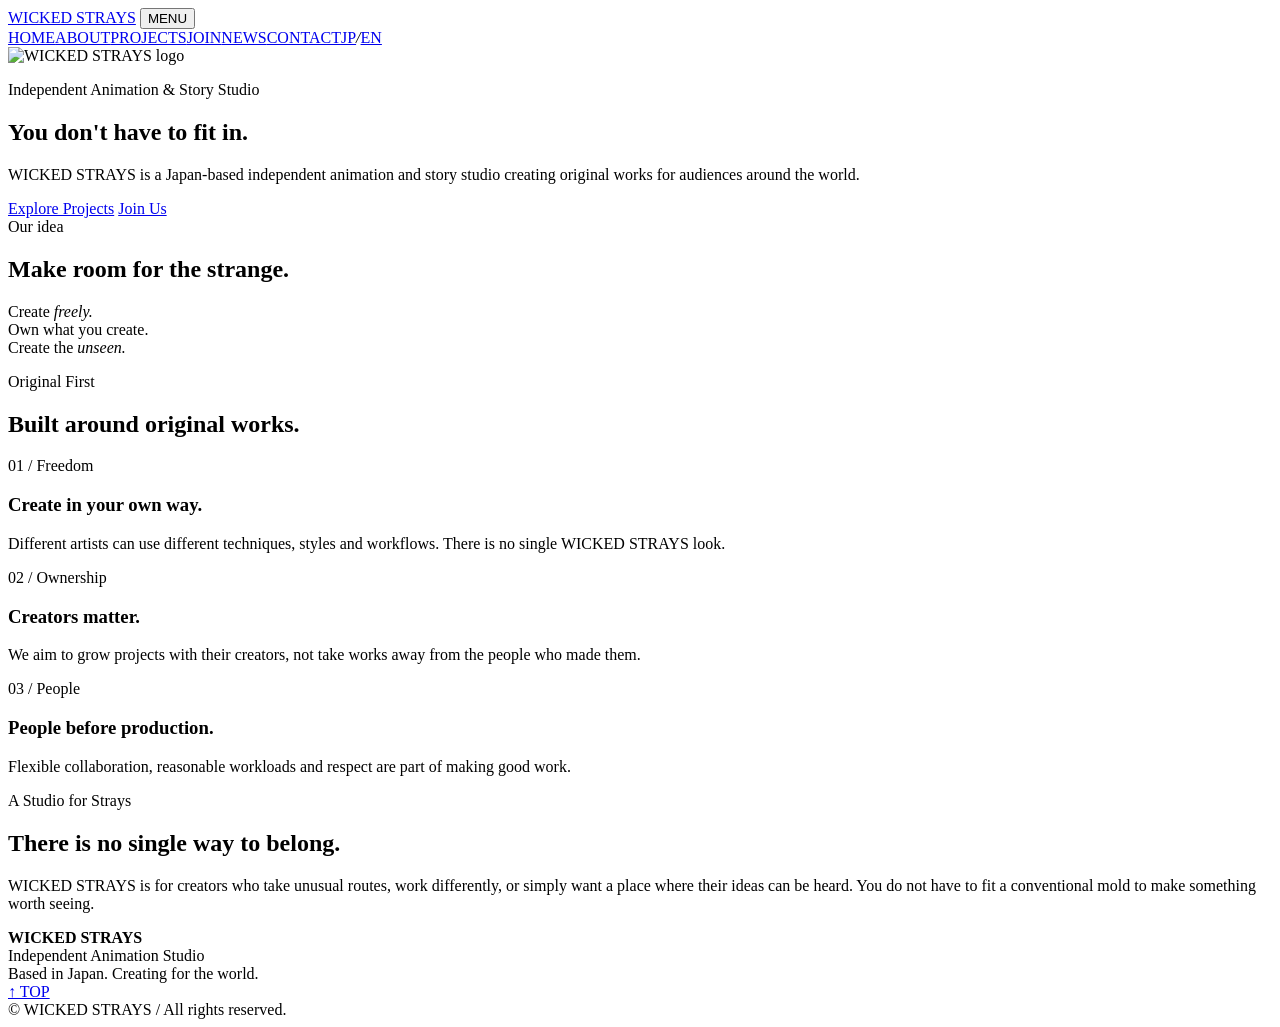
==== index.html @ 0ac3a8a0 "Add files via upload" ====
<!doctype html>
<html lang="en">
<head>
<meta charset="utf-8">
<meta name="viewport" content="width=device-width,initial-scale=1">
<title>WICKED STRAYS — WICKED STRAYS</title>
<meta name="description" content="Independent Animation &amp; Story Studio">
<link rel="stylesheet" href="css/style.css">
</head>
<body>
<header class="site-header">
<nav class="nav">
<a class="nav-logo" href="index.html">WICKED STRAYS</a>
<button class="mobile-toggle" aria-expanded="false" aria-label="Open menu">MENU</button>
<div class="nav-links"><a class="active" href="index.html">HOME</a><a class="" href="about.html">ABOUT</a><a class="" href="projects.html">PROJECTS</a><a class="" href="join.html">JOIN</a><a class="" href="news.html">NEWS</a><a class="" href="contact.html">CONTACT</a><span class="lang"><a href="jp/index.html">JP</a><i>/</i><a class="active" href="index.html">EN</a></span></div>
</nav>
</header>
<main>
<section class="hero">
  <div class="hero-inner">
    <img class="hero-logo" src="images/logo.png" alt="WICKED STRAYS logo">
    <p class="kicker">Independent Animation &amp; Story Studio</p>
    <h1>You don't have to <span>fit in.</span></h1>
    <p>WICKED STRAYS is a Japan-based independent animation and story studio creating original works for audiences around the world.</p>
    <div class="cta-row">
      <a class="button primary" href="projects.html">Explore Projects</a>
      <a class="button" href="join.html">Join Us</a>
    </div>
  </div>
</section>
<section class="section">
  <div class="section-head"><div><div class="eyebrow">Our idea</div><h2>Make room for the strange.</h2></div></div>
  <p class="manifesto">Create <em>freely.</em><br>Own what you create.<br>Create the <em>unseen.</em></p>
</section>
<section class="section">
  <div class="section-head"><div><div class="eyebrow">Original First</div><h2>Built around original works.</h2></div></div>
  <div class="grid">
    <article class="card"><span class="tag">01 / Freedom</span><h3>Create in your own way.</h3><p>Different artists can use different techniques, styles and workflows. There is no single WICKED STRAYS look.</p></article>
    <article class="card"><span class="tag">02 / Ownership</span><h3>Creators matter.</h3><p>We aim to grow projects with their creators, not take works away from the people who made them.</p></article>
    <article class="card"><span class="tag">03 / People</span><h3>People before production.</h3><p>Flexible collaboration, reasonable workloads and respect are part of making good work.</p></article>
  </div>
</section>
<section class="section">
  <div class="section-head"><div><div class="eyebrow">A Studio for Strays</div><h2>There is no single way to belong.</h2></div></div>
  <p class="lead">WICKED STRAYS is for creators who take unusual routes, work differently, or simply want a place where their ideas can be heard. You do not have to fit a conventional mold to make something worth seeing.</p>
</section>
</main>
<footer class="footer"><div class="footer-inner"><div><strong>WICKED STRAYS</strong><br>Independent Animation Studio<br>Based in Japan. Creating for the world.</div><div><a class="backtop" href="#">↑ TOP</a><br>© WICKED STRAYS / All rights reserved.</div></div></footer>
<script src="js/script.js"></script>
</body>
</html>
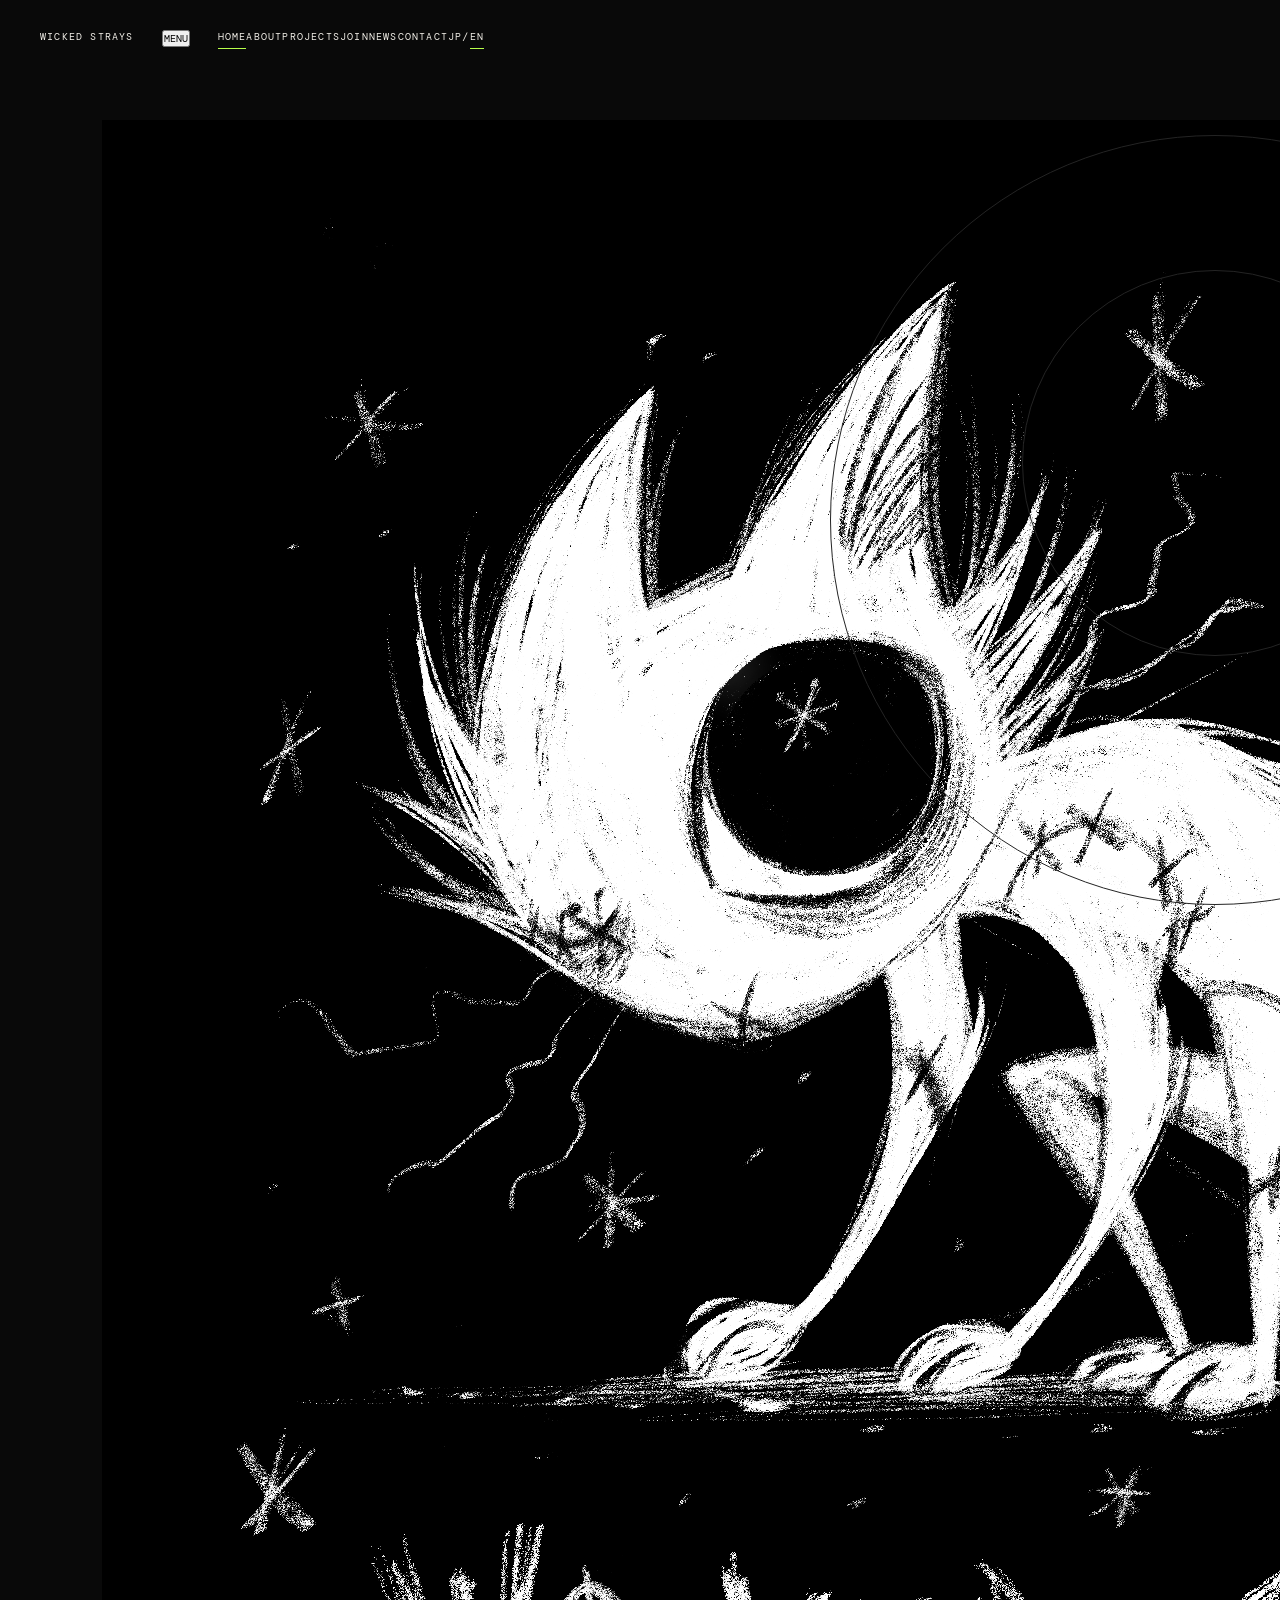
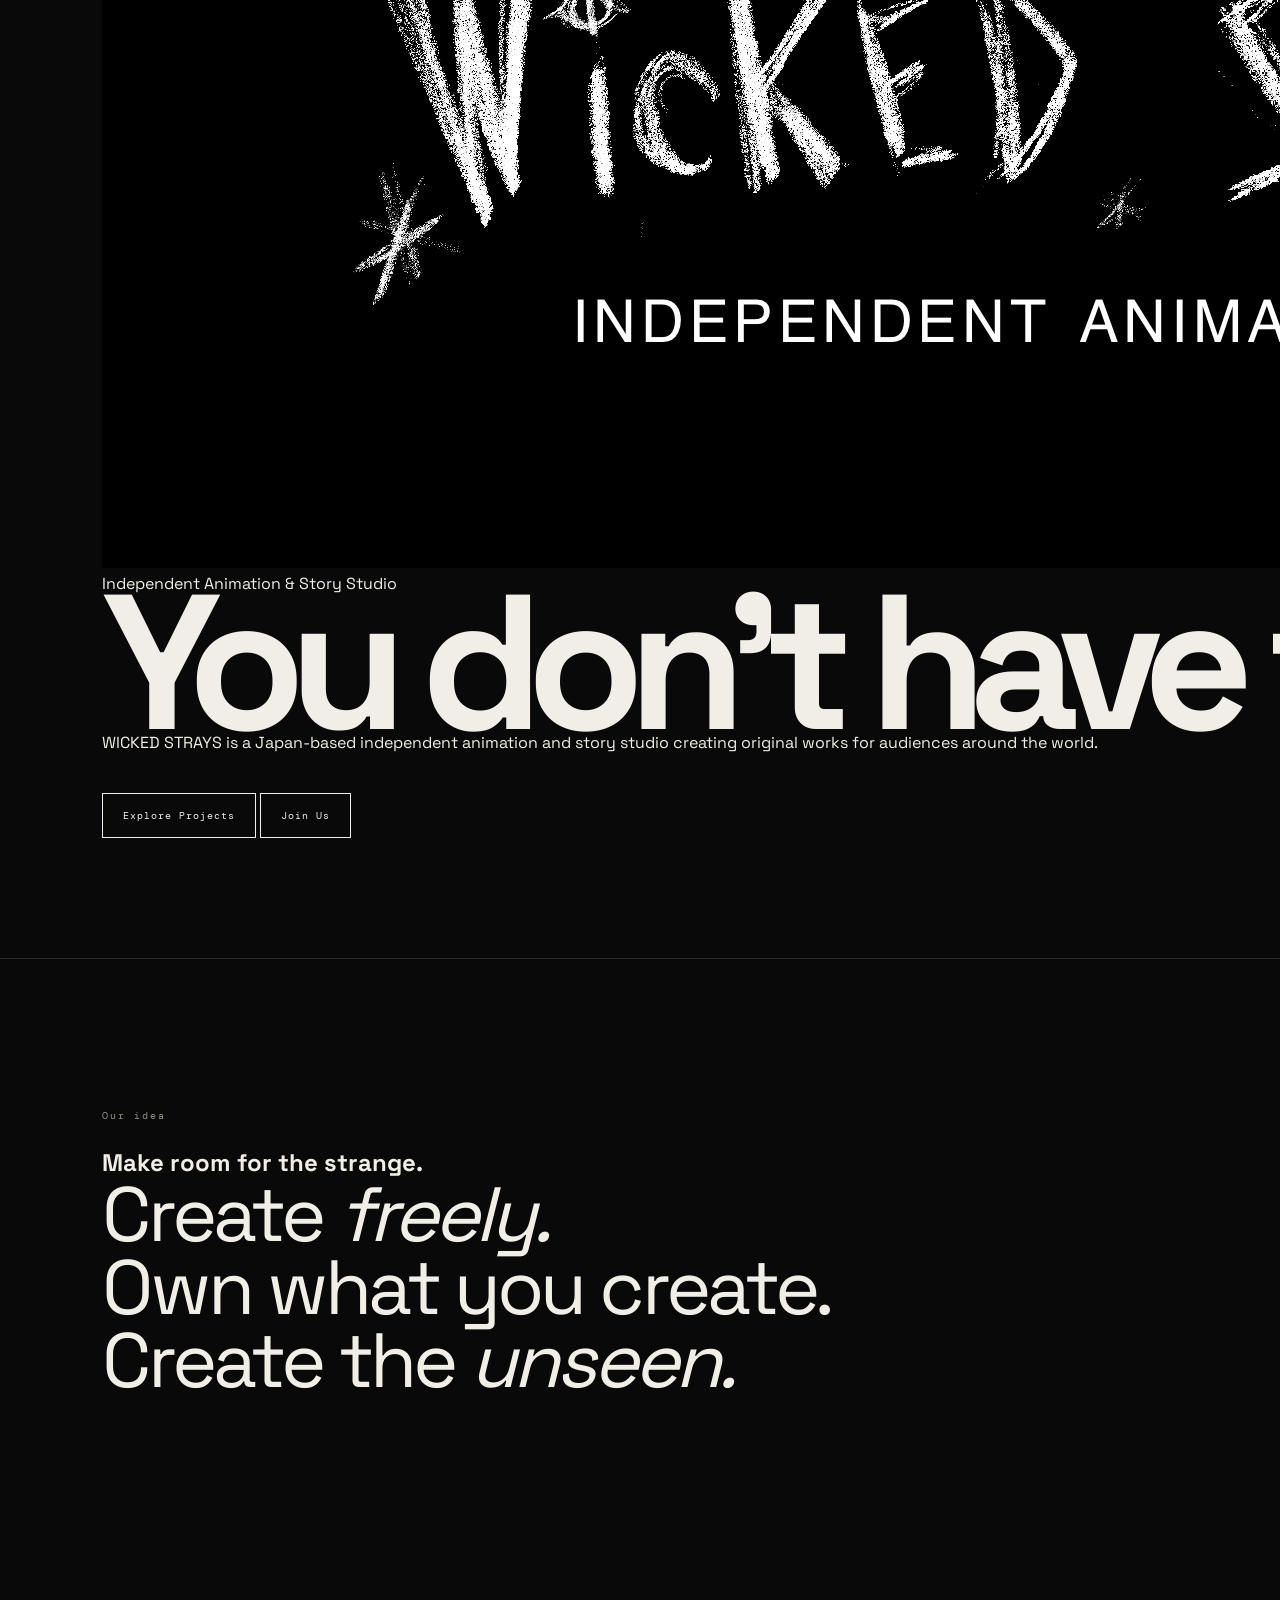
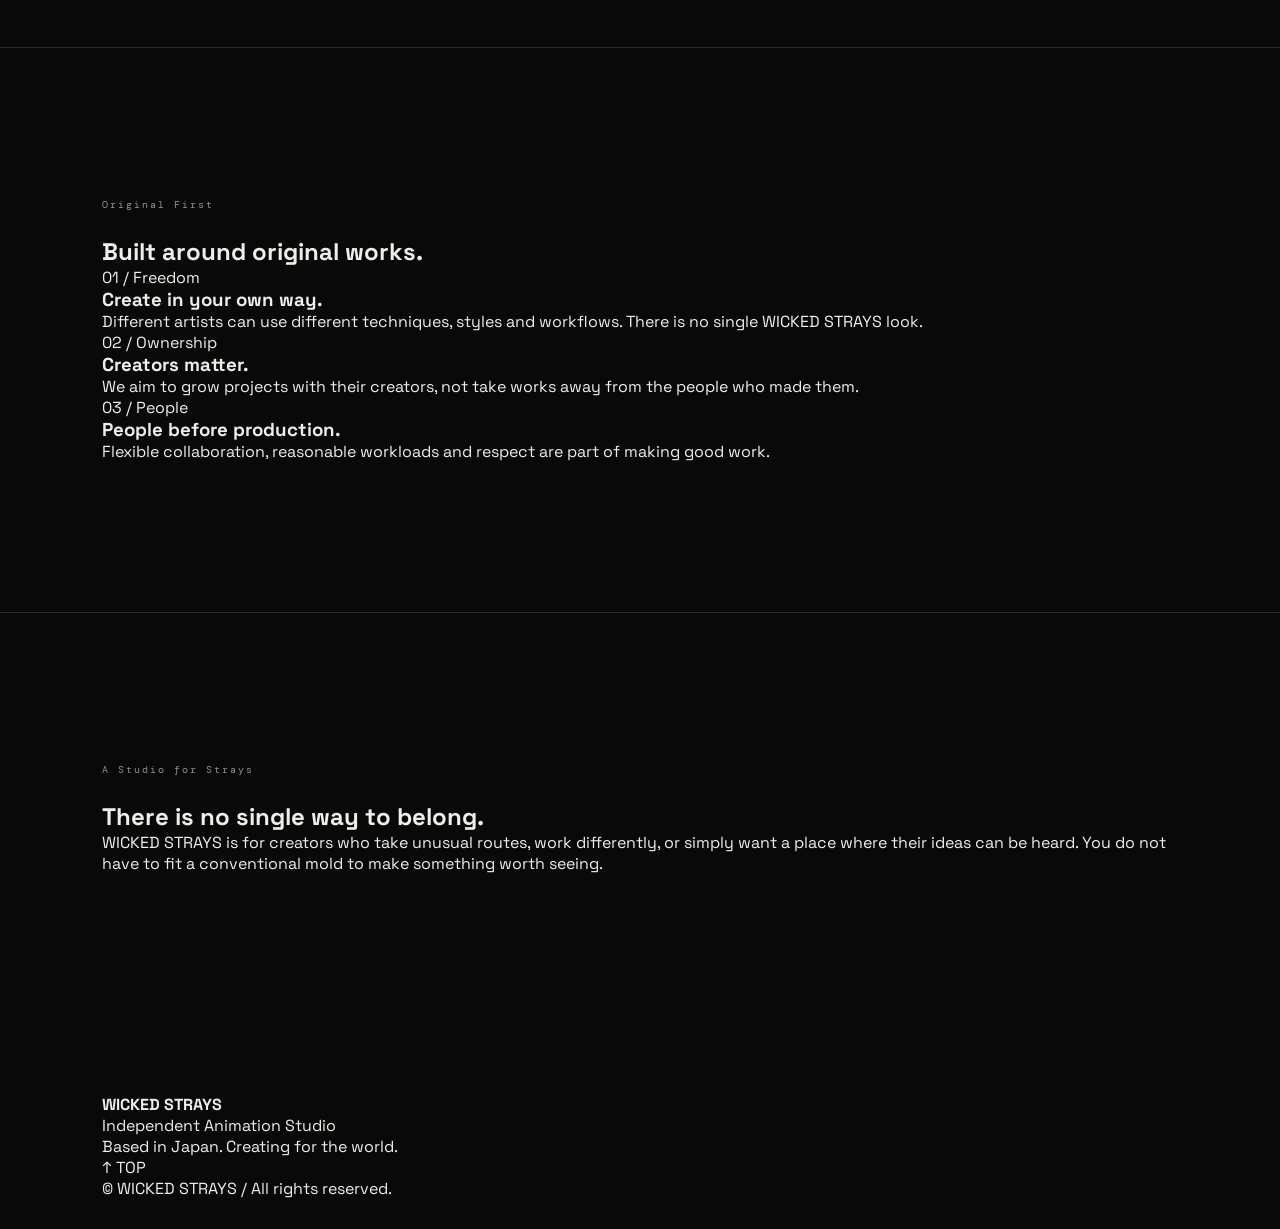
==== commit 2458e48b: "Fix logo image filename case sensitivity" ====
--- a/index.html
+++ b/index.html
@@ -18,7 +18,7 @@
 <main>
 <section class="hero">
   <div class="hero-inner">
-    <img class="hero-logo" src="images/logo.png" alt="WICKED STRAYS logo">
+    <img class="hero-logo" src="images/logo.PNG" alt="WICKED STRAYS logo">
     <p class="kicker">Independent Animation &amp; Story Studio</p>
     <h1>You don't have to <span>fit in.</span></h1>
     <p>WICKED STRAYS is a Japan-based independent animation and story studio creating original works for audiences around the world.</p>
@@ -48,4 +48,4 @@
 <footer class="footer"><div class="footer-inner"><div><strong>WICKED STRAYS</strong><br>Independent Animation Studio<br>Based in Japan. Creating for the world.</div><div><a class="backtop" href="#">↑ TOP</a><br>© WICKED STRAYS / All rights reserved.</div></div></footer>
 <script src="js/script.js"></script>
 </body>
-</html>+</html>
--- a/css/style.css
+++ b/css/style.css
@@ -0,0 +1,45 @@
+@import url('https://fonts.googleapis.com/css2?family=DM+Mono:wght@300;400;500&family=Space+Grotesk:wght@300;400;500;600;700&display=swap');
+
+:root{--black:#090909;--black2:#0e0e0e;--white:#f1eee7;--gray:#96928a;--line:#292929;--accent:#b7ff4a;--sans:"Space Grotesk",sans-serif;--mono:"DM Mono",monospace;--serif:Georgia,serif}
+*{margin:0;padding:0;box-sizing:border-box}
+html{scroll-behavior:smooth}
+body{background:var(--black);color:var(--white);font-family:var(--sans);overflow-x:hidden}
+a{color:inherit;text-decoration:none}
+button{font:inherit}
+::selection{background:var(--accent);color:var(--black)}
+.loader{position:fixed;inset:0;background:var(--black);z-index:9999;display:grid;place-items:center;animation:loader-out .9s ease 1.1s forwards}
+.loader span{font:10px var(--mono);letter-spacing:.3em;animation:blink .6s infinite alternate}
+@keyframes blink{to{opacity:.25}}@keyframes loader-out{to{opacity:0;visibility:hidden;pointer-events:none}}
+.site-header{position:absolute;top:0;left:0;width:100%;padding:30px 40px;display:flex;align-items:flex-start;justify-content:space-between;z-index:100}
+.logo{font-weight:700;font-size:15px;line-height:.82;letter-spacing:-.06em}.logo span{color:var(--accent)}
+.nav{display:flex;gap:28px;font:10px var(--mono);letter-spacing:.12em}.nav a{position:relative}.nav a:after{content:"";position:absolute;left:0;bottom:-6px;width:0;height:1px;background:var(--accent);transition:.25s}.nav a:hover:after,.nav a.active:after{width:100%}
+.menu-toggle{display:none;background:none;border:0;color:var(--white);width:28px}.menu-toggle span{display:block;height:1px;background:var(--white);margin:6px 0}
+.hero{min-height:100vh;position:relative;display:flex;align-items:center;padding:120px 8vw;overflow:hidden}.hero:before,.hero:after{content:"";position:absolute;border:1px solid #242424;border-radius:50%;pointer-events:none}.hero:before{width:60vw;height:60vw;right:-25vw;top:15vh}.hero:after{width:30vw;height:30vw;right:-10vw;top:30vh}
+.hero-content{position:relative;z-index:2}.eyebrow{font:10px var(--mono);letter-spacing:.2em;color:var(--gray);margin-bottom:25px}.hero h1{font-size:clamp(80px,15vw,220px);line-height:.72;letter-spacing:-.09em}.hero h1 em,.page-hero h1 em{font-style:normal;color:transparent;-webkit-text-stroke:1px var(--white)}
+.tagline{margin-top:65px;font:italic clamp(22px,3vw,42px) var(--serif)}.button{display:inline-flex;gap:35px;align-items:center;margin-top:40px;padding:15px 20px;border:1px solid var(--white);font:10px var(--mono);letter-spacing:.1em;transition:.3s}.button:hover{background:var(--accent);border-color:var(--accent);color:var(--black)}.button.outline{background:transparent}.button.outline:hover{background:var(--white);border-color:var(--white)}
+.vertical-note,.scroll-note{position:absolute;bottom:40px;color:var(--gray);font:9px var(--mono);letter-spacing:.15em}.vertical-note{right:40px;writing-mode:vertical-rl}.scroll-note{left:40px}
+.section{padding:150px 8vw;border-top:1px solid var(--line)}.section.dark{background:var(--black2)}.section-index{font:10px var(--mono);letter-spacing:.2em;color:var(--gray);margin-bottom:80px}
+.split-content{display:grid;grid-template-columns:1fr 1fr;gap:10vw}.split h2,.section-heading h2,.join-home h2{font-size:clamp(55px,8vw,120px);line-height:.82;letter-spacing:-.07em}.split h2 span,.section-heading h2 span,.join-home h2 span{color:var(--accent)}
+.copy{max-width:600px}.copy.wide{max-width:850px}.copy p{color:var(--gray);line-height:1.8;margin-bottom:30px}.copy .lead{color:var(--white);font-size:22px;line-height:1.5}.text-link{display:inline-block;margin-top:15px;border-bottom:1px solid var(--white);padding-bottom:8px;font:10px var(--mono);letter-spacing:.1em}
+.manifesto{font-size:clamp(35px,6vw,90px);line-height:.95;letter-spacing:-.05em;margin-bottom:100px}.manifesto p:nth-child(2){margin-left:10vw}.manifesto p:nth-child(3){margin-left:20vw}.manifesto span{color:var(--accent)}
+.principles,.values,.member-types,.faq-grid{display:grid;grid-template-columns:repeat(4,1fr);gap:30px}.principles article,.values article,.member-types article{border-top:1px solid var(--line);padding-top:20px}.principles small,.member-types small,.values b{font:10px var(--mono);color:var(--gray)}.principles h3,.values h3,.member-types h3{margin:50px 0 20px;font-size:15px;letter-spacing:.1em}.principles p,.values p,.member-types p,.faq-grid p{color:var(--gray);font-size:13px;line-height:1.7}
+.section-heading{display:flex;align-items:flex-end;justify-content:space-between;margin-bottom:100px}.section-heading>p{width:300px;color:var(--gray);line-height:1.7}
+.project-card{min-height:300px;border:1px solid var(--line);padding:40px;display:grid;grid-template-columns:100px 1fr 50px;align-items:center;transition:.35s}.project-card:hover{background:#111;border-color:var(--accent)}.project-card small,.project-info small{font:10px var(--mono);letter-spacing:.15em;color:var(--gray)}.project-card h3{font-size:40px;margin:20px 0}.project-card p,.project-info p{color:var(--gray)}.project-card strong{font-size:30px}
+.join-home{min-height:90vh;display:flex;align-items:center}.join-home-content{max-width:850px}.join-home-content>p{max-width:500px;margin-top:40px;color:var(--gray);line-height:1.8}
+.empty-state{padding:50px 0;border-top:1px solid var(--line);border-bottom:1px solid var(--line)}.empty-state small{font:10px var(--mono);letter-spacing:.15em}.empty-state p{margin-top:15px;color:var(--gray)}
+.contact-band{padding:150px 8vw;background:var(--accent);color:var(--black)}.contact-band>p{font:11px var(--mono);letter-spacing:.2em}.contact-band h2{margin:30px 0;font-size:clamp(70px,12vw,180px);line-height:.78;letter-spacing:-.08em}.contact-band>a{border-bottom:1px solid var(--black);padding-bottom:8px;font:11px var(--mono)}
+footer{padding:70px 8vw 30px}.footer-logo{font-size:clamp(40px,7vw,100px);font-weight:700;letter-spacing:-.08em}.footer-meta{margin-top:40px;color:var(--gray);font:9px/2 var(--mono);letter-spacing:.12em}.footer-bottom{margin-top:80px;padding-top:20px;border-top:1px solid var(--line);display:flex;justify-content:space-between;font:9px var(--mono);color:var(--gray)}
+
+.page-hero{min-height:75vh;padding:180px 8vw 100px;display:flex;flex-direction:column;justify-content:flex-end;border-bottom:1px solid var(--line)}.page-hero h1{font-size:clamp(65px,12vw,170px);line-height:.76;letter-spacing:-.08em}.page-intro{max-width:600px;margin-top:55px;color:var(--gray);font-size:18px;line-height:1.6}
+.name-story{max-width:950px}.name-story h2{font-size:clamp(70px,12vw,170px);line-height:.75;letter-spacing:-.08em;margin-bottom:80px}.name-story h2 span{color:var(--accent)}.name-story p{max-width:650px;color:var(--gray);font-size:18px;line-height:1.8;margin-bottom:25px}
+.values{grid-template-columns:repeat(3,1fr);gap:70px 30px}.values h3{margin:25px 0 15px}.quote-section{padding:160px 8vw;text-align:center}.quote-section p{font:italic clamp(35px,6vw,90px) var(--serif);line-height:1}.quote-section .button{margin-top:60px}.dark-quote{background:var(--black2);color:var(--white)}.dark-quote span{display:block;margin-top:25px;color:var(--gray);font:12px var(--mono)}
+.filter-row{display:flex;gap:25px;flex-wrap:wrap;margin-bottom:70px;font:9px var(--mono);letter-spacing:.1em;color:var(--gray)}.filter-row span:first-child{color:var(--accent)}.project-list{display:grid;gap:100px}.project-large{display:grid;grid-template-columns:1.3fr 1fr;gap:60px;align-items:center}.project-image{aspect-ratio:16/10;border:1px solid var(--line);display:grid;place-items:center;transition:.35s}.project-large:hover .project-image{border-color:var(--accent)}.placeholder-image{background:repeating-linear-gradient(135deg,#111,#111 2px,#0d0d0d 2px,#0d0d0d 8px)}.placeholder-image.alt{background:repeating-linear-gradient(45deg,#111,#111 2px,#0d0d0d 2px,#0d0d0d 8px)}.placeholder-image span{font:10px var(--mono);letter-spacing:.2em;color:var(--gray)}.project-info small{display:block}.project-info h2{font-size:clamp(35px,5vw,70px);line-height:.9;letter-spacing:-.06em;margin:25px 0}.project-info b{display:inline-block;margin-top:35px;font:10px var(--mono);letter-spacing:.1em}
+.member-types{grid-template-columns:repeat(3,1fr);margin-top:100px}.member-types h3{margin:25px 0 15px}.faq-grid{grid-template-columns:1fr 1fr;gap:80px 100px}.faq-grid h3{font-size:16px;letter-spacing:.08em;margin-bottom:20px}.steps{list-style:none;max-width:900px}.steps li{display:grid;grid-template-columns:80px 1fr;padding:30px 0;border-top:1px solid var(--line);font-size:22px}.steps b{font:10px var(--mono);color:var(--accent)}
+.news-list{border-top:1px solid var(--line)}.news-item{display:grid;grid-template-columns:150px 1fr 40px;gap:40px;padding:45px 0;border-bottom:1px solid var(--line);align-items:start}.news-item time,.news-item small{font:10px var(--mono);letter-spacing:.1em;color:var(--gray)}.news-item h2{font-size:clamp(25px,4vw,50px);line-height:.95;letter-spacing:-.05em;margin:15px 0}.news-item p{color:var(--gray);line-height:1.6}.tag-cloud{display:flex;flex-wrap:wrap;gap:15px}.tag-cloud span{padding:14px 18px;border:1px solid var(--line);font:10px var(--mono);letter-spacing:.08em}
+.contact-grid{display:grid;grid-template-columns:1fr 1fr;gap:10vw}.contact-grid h2{font-size:clamp(55px,8vw,120px);line-height:.8;letter-spacing:-.07em}.contact-copy{max-width:600px}.contact-copy>p{color:var(--gray);font-size:18px;line-height:1.8}.contact-list{margin-top:60px;border-top:1px solid var(--line)}.contact-list a{display:flex;justify-content:space-between;padding:25px 0;border-bottom:1px solid var(--line);font:12px var(--mono)}.contact-list a:hover{color:var(--accent)}.notice{display:block;margin-top:30px;color:#777;font:9px var(--mono)}
+
+.reveal{opacity:0;transform:translateY(25px);transition:opacity .8s ease,transform .8s ease}.reveal.visible{opacity:1;transform:none}
+
+@media(max-width:800px){
+.site-header{padding:25px 20px}.nav{position:fixed;inset:0;background:var(--black);display:flex;flex-direction:column;justify-content:center;align-items:center;gap:30px;font-size:13px;opacity:0;visibility:hidden;transition:.3s}.nav.open{opacity:1;visibility:visible}.menu-toggle{display:block;position:relative;z-index:101}.hero{padding:100px 20px}.hero h1{font-size:23vw}.vertical-note{right:20px}.scroll-note{left:20px}.section{padding:100px 20px}.section-index{margin-bottom:50px}.split-content,.contact-grid{grid-template-columns:1fr;gap:70px}.manifesto p:nth-child(2),.manifesto p:nth-child(3){margin-left:0}.principles,.values{grid-template-columns:1fr 1fr;gap:50px 20px}.section-heading{display:block}.section-heading>p{margin-top:40px}.project-card{grid-template-columns:45px 1fr 25px;padding:25px}.project-card h3{font-size:25px}.project-large{grid-template-columns:1fr;gap:30px}.member-types{grid-template-columns:1fr;margin-top:60px}.faq-grid{grid-template-columns:1fr;gap:55px}.steps li{grid-template-columns:50px 1fr;font-size:18px}.news-item{grid-template-columns:1fr 25px;gap:15px}.news-item time{grid-column:1/-1}.news-item h2{font-size:30px}.page-hero{min-height:70vh;padding:160px 20px 80px}.page-hero h1{font-size:18vw}.name-story h2{font-size:18vw}.contact-band{padding:110px 20px}.footer-bottom{display:block}.footer-bottom span{display:block;margin-top:10px}.footer-logo{font-size:13vw}
+}
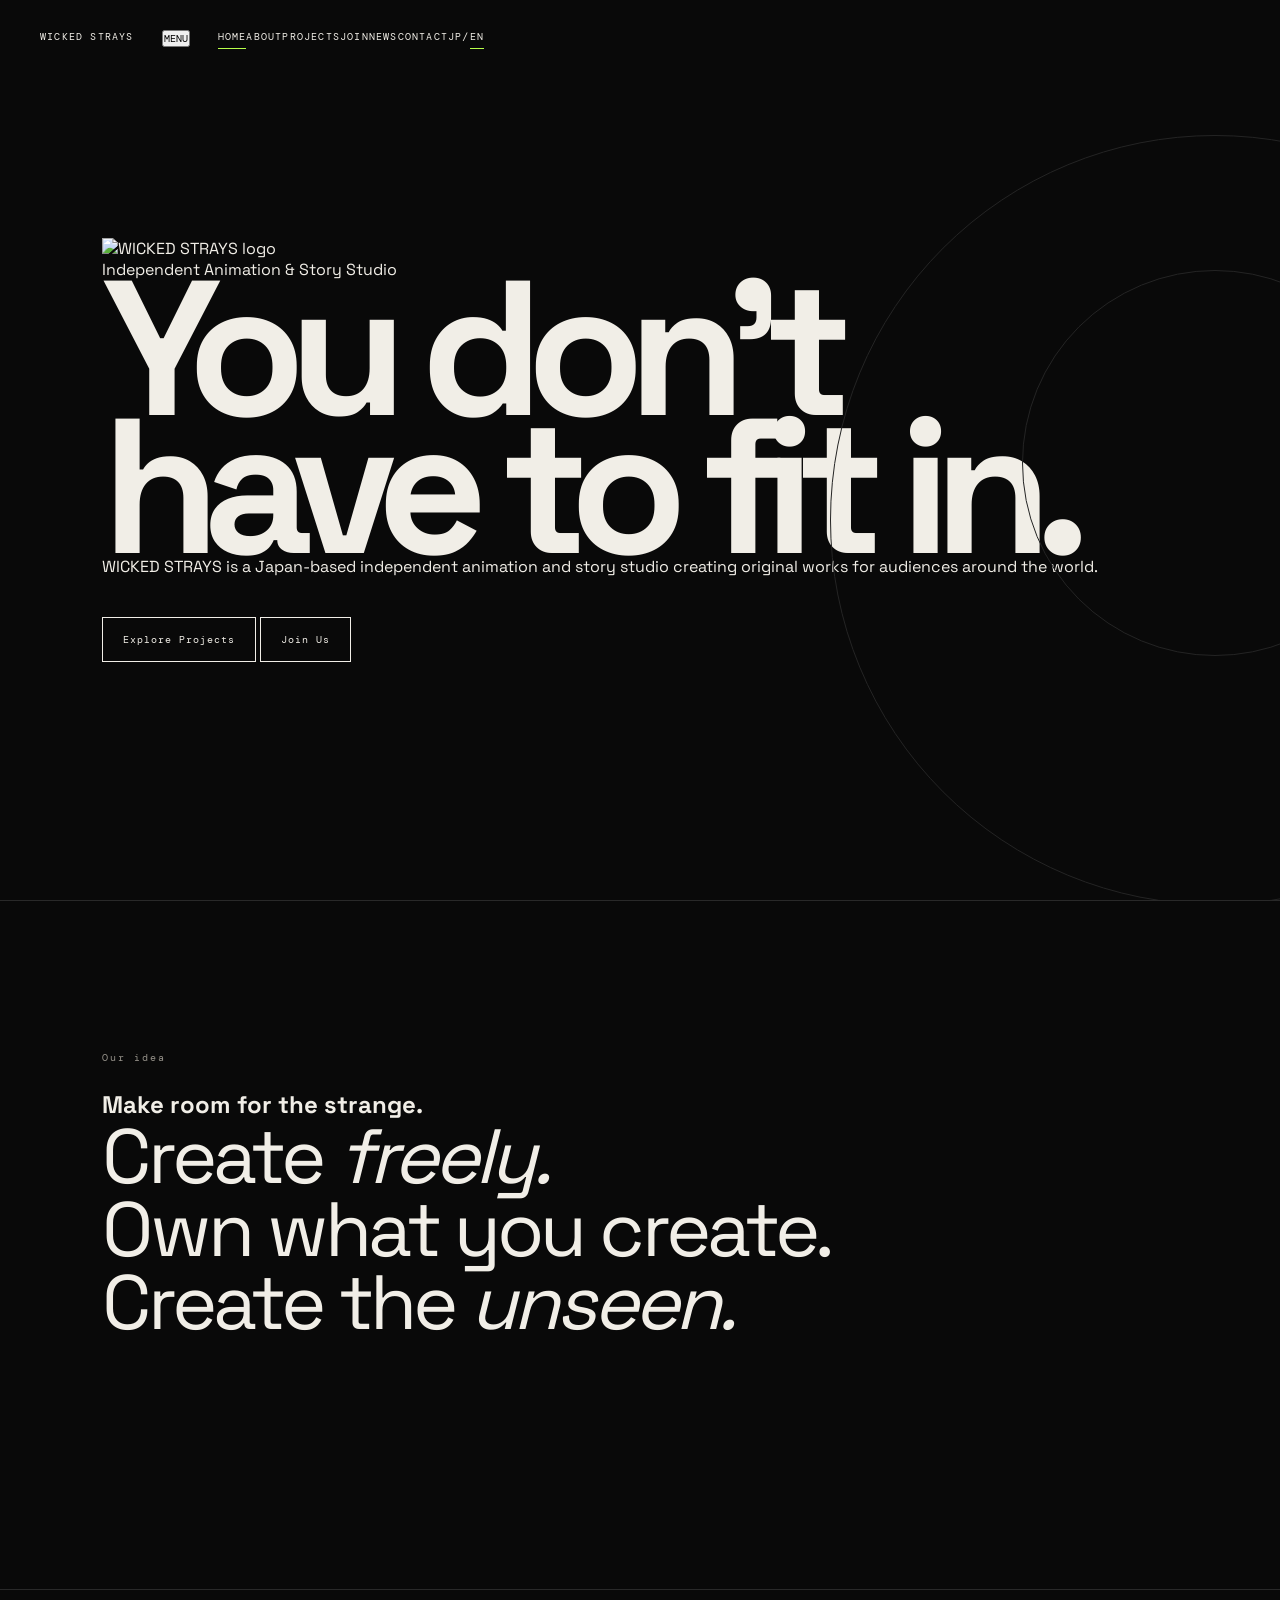
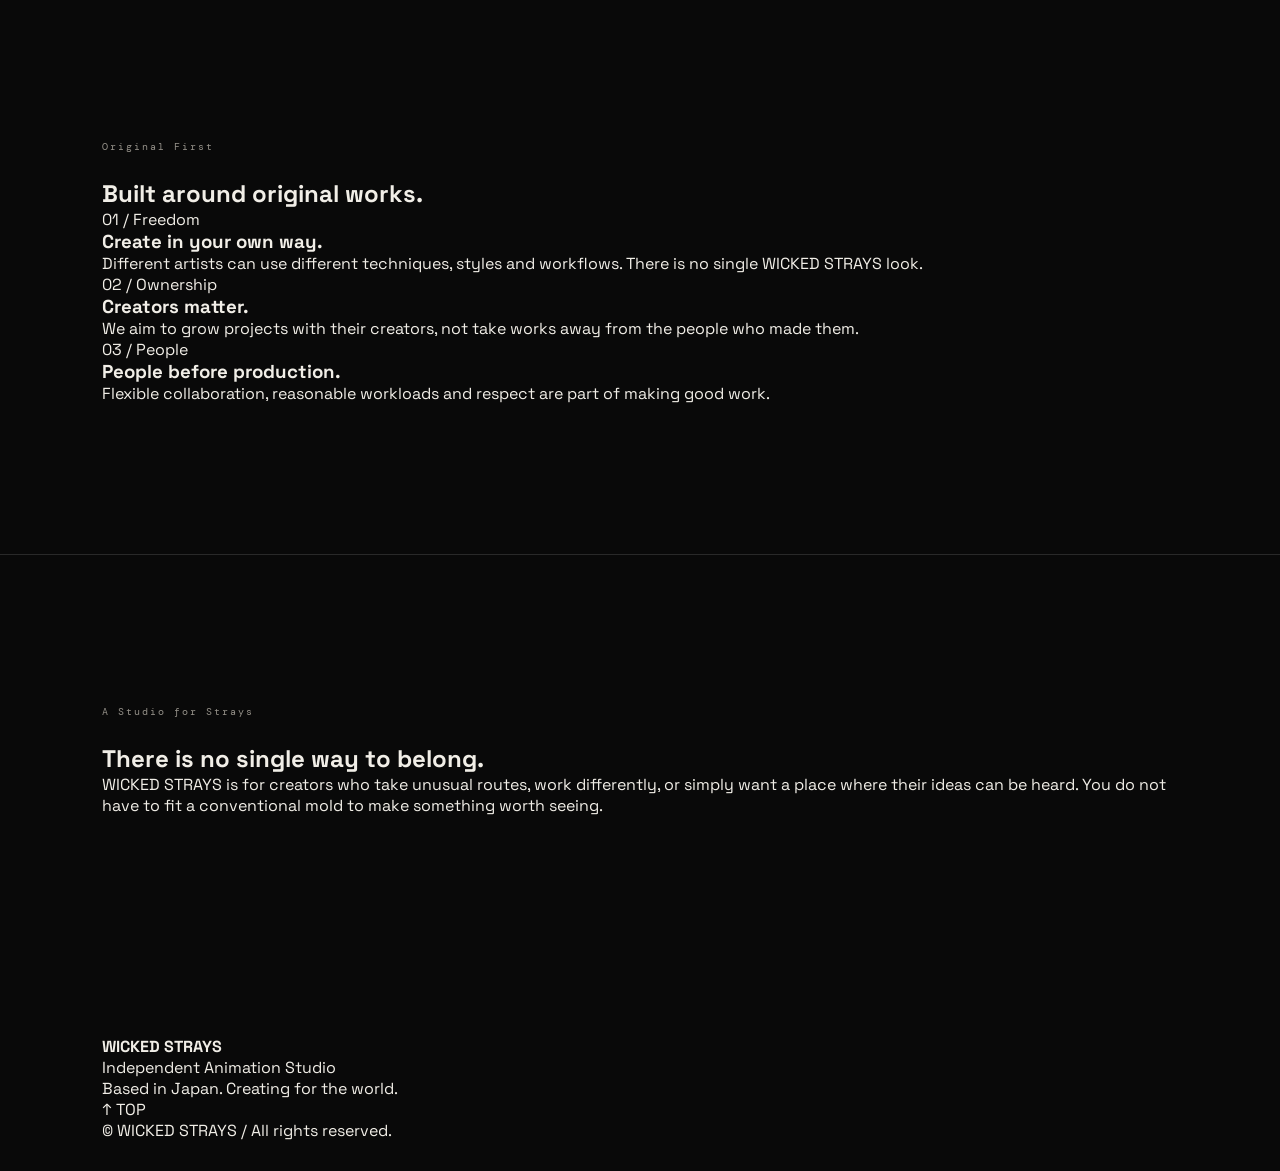
==== commit 1f6a6bea: "Update hero logo image source in index.html" ====
--- a/index.html
+++ b/index.html
@@ -18,7 +18,7 @@
 <main>
 <section class="hero">
   <div class="hero-inner">
-    <img class="hero-logo" src="images/logo.PNG" alt="WICKED STRAYS logo">
+    <img class="hero-logo" src="images/IMG_6264.png" alt="WICKED STRAYS logo">
     <p class="kicker">Independent Animation &amp; Story Studio</p>
     <h1>You don't have to <span>fit in.</span></h1>
     <p>WICKED STRAYS is a Japan-based independent animation and story studio creating original works for audiences around the world.</p>
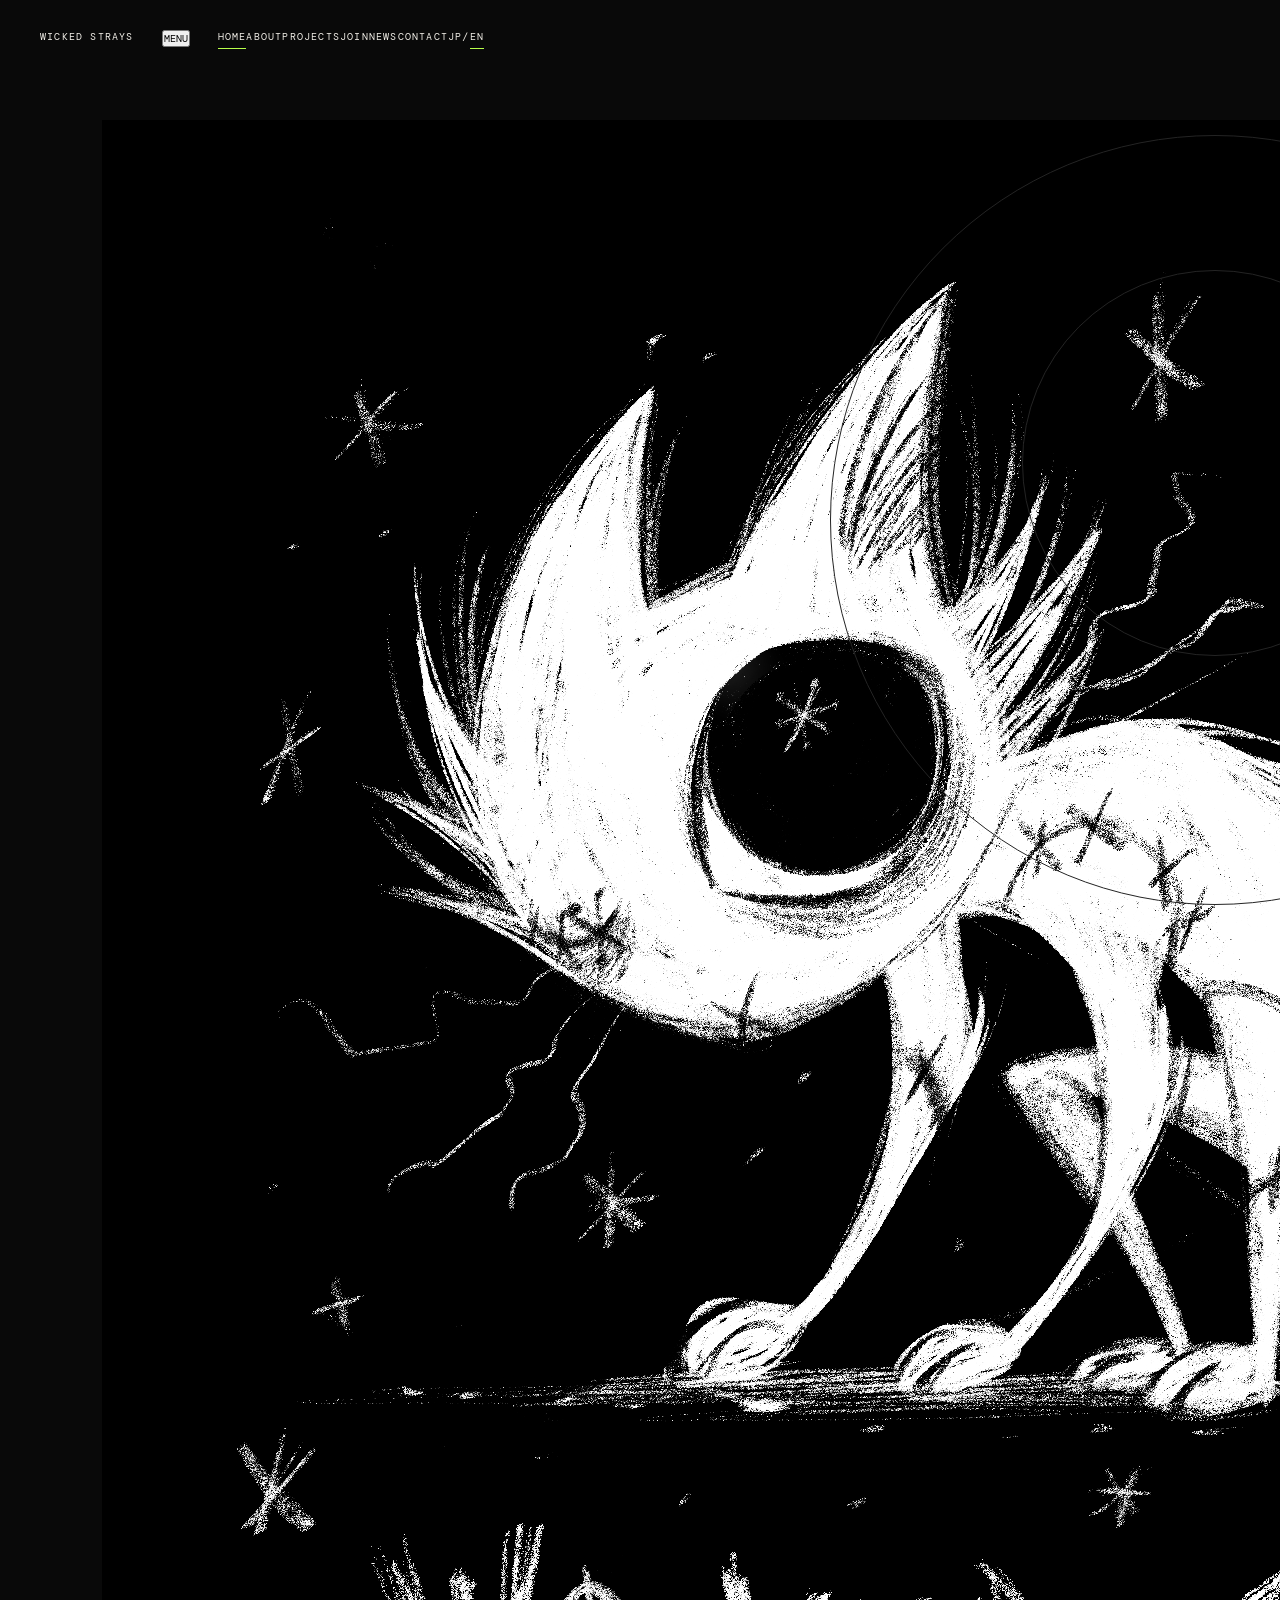
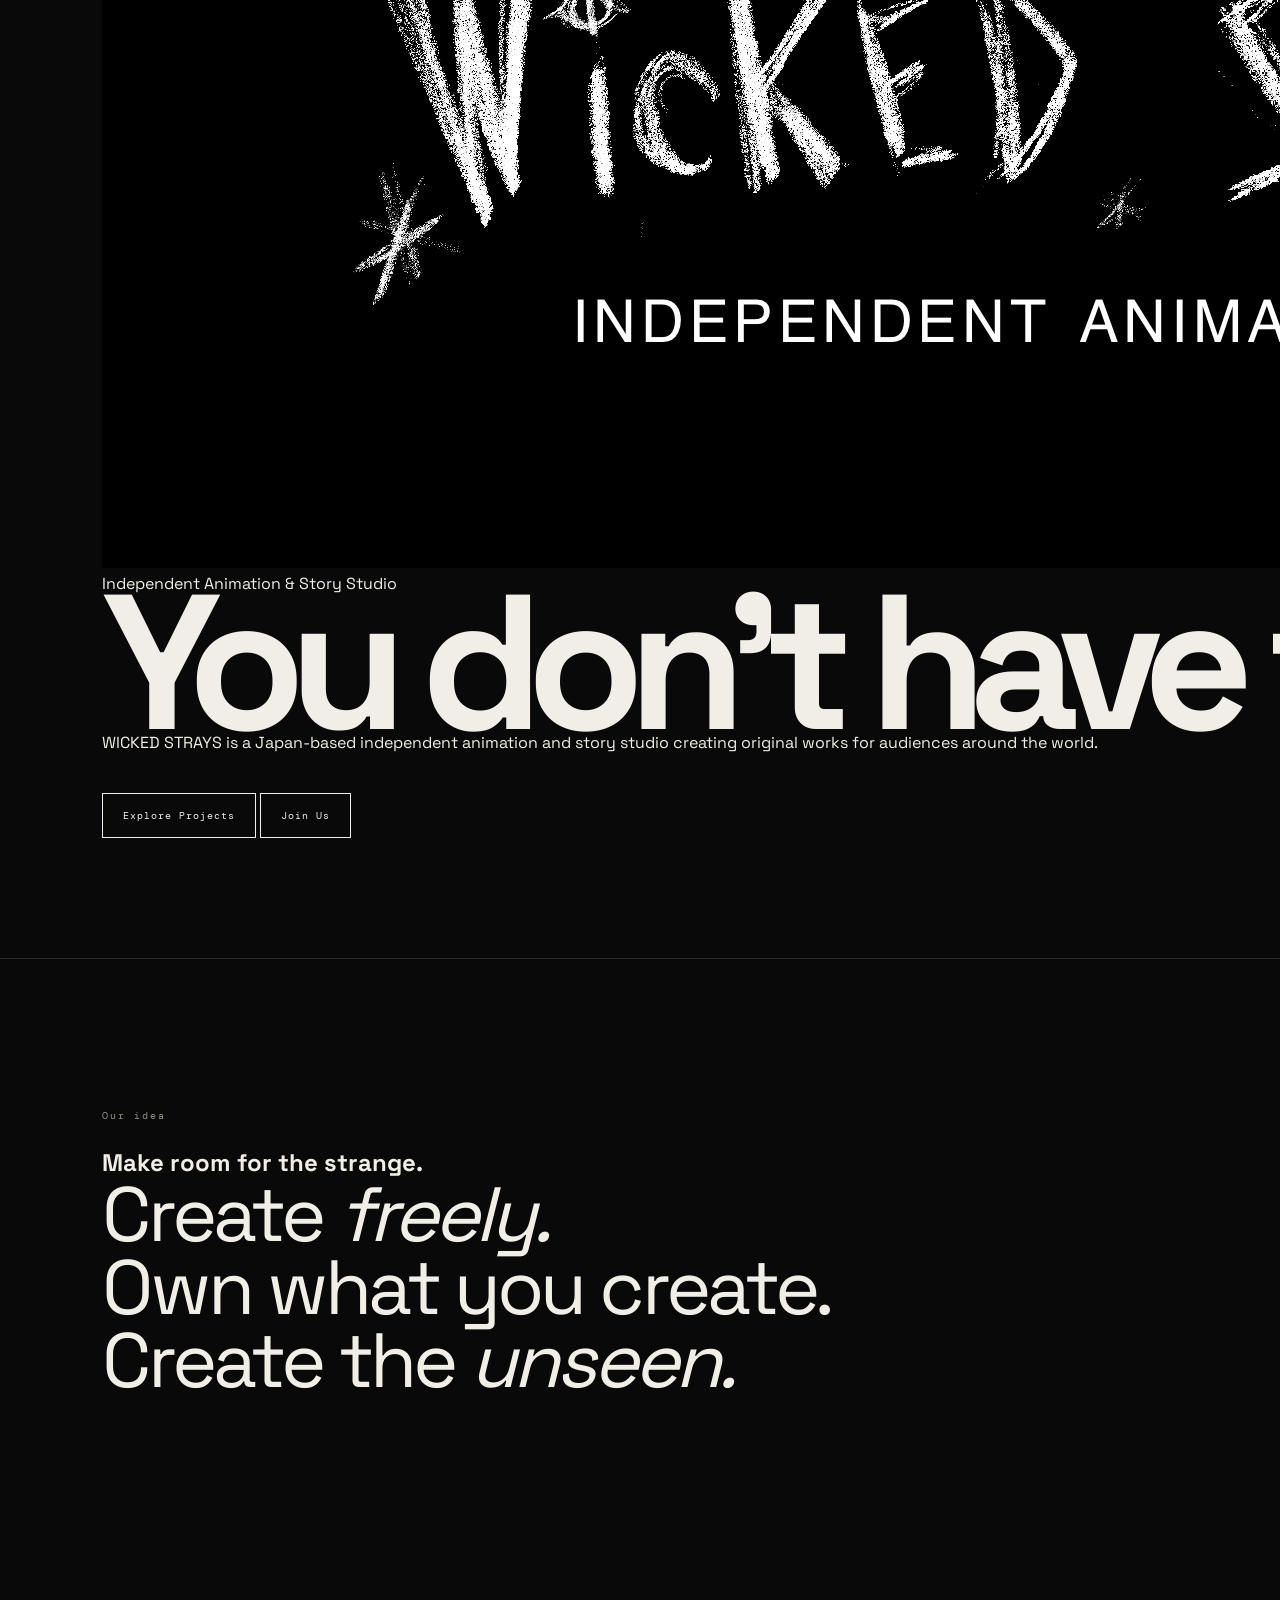
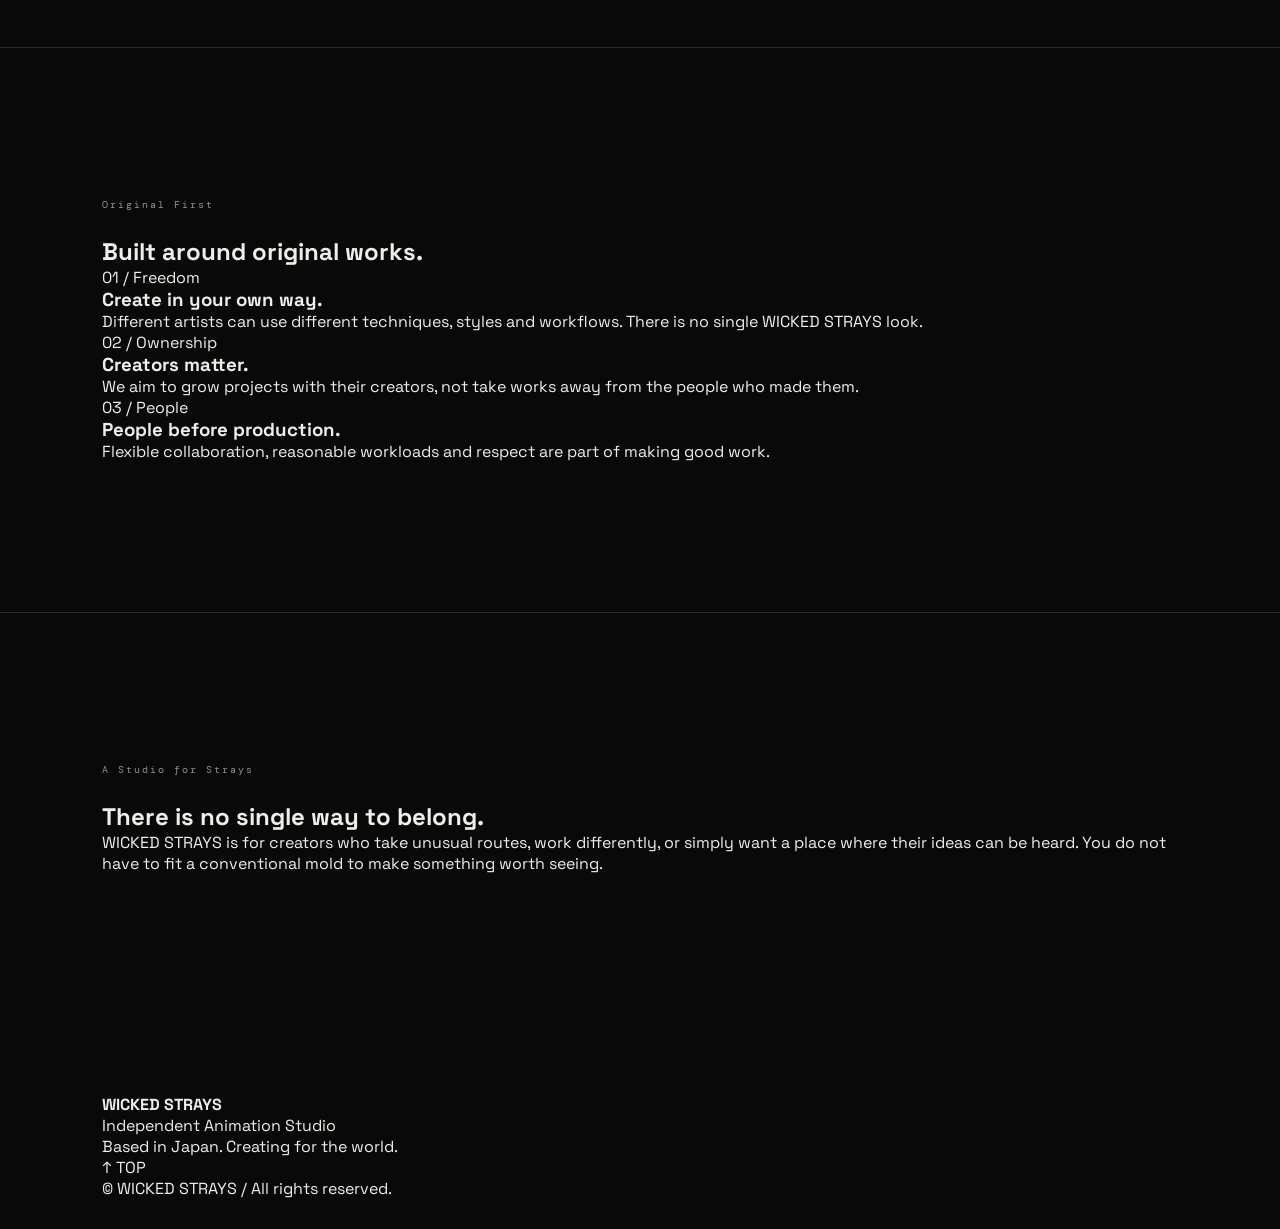
==== commit e2b8a91e: "Update index.html" ====
--- a/index.html
+++ b/index.html
@@ -18,7 +18,7 @@
 <main>
 <section class="hero">
   <div class="hero-inner">
-    <img class="hero-logo" src="images/IMG_6264.png" alt="WICKED STRAYS logo">
+    <img class="hero-logo" src="images/IMG_6267.png" alt="WICKED STRAYS logo">
     <p class="kicker">Independent Animation &amp; Story Studio</p>
     <h1>You don't have to <span>fit in.</span></h1>
     <p>WICKED STRAYS is a Japan-based independent animation and story studio creating original works for audiences around the world.</p>
